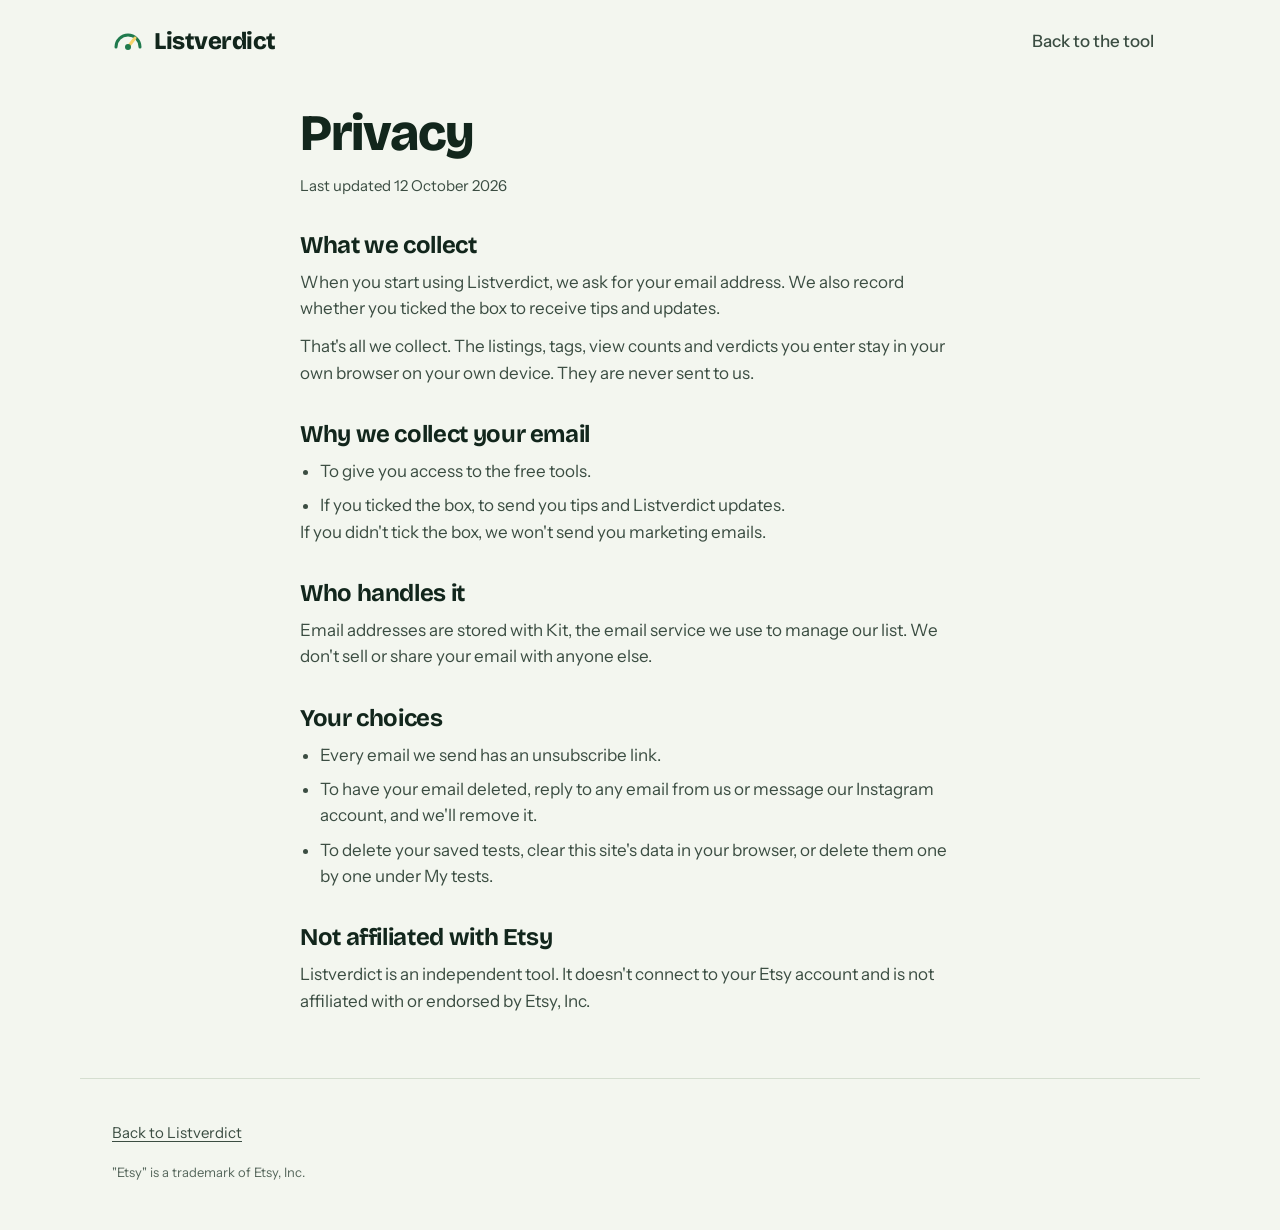
==== privacy.html @ ee2370c1 "Launch Listverdict: listing checker, change tests and fair verdicts Free, email-gated web tool for E" ====
<!doctype html>
<html lang="en">
<head>
  <meta charset="utf-8">
  <meta name="viewport" content="width=device-width, initial-scale=1">
  <title>Privacy | Listverdict</title>
  <meta name="description" content="What Listverdict collects and why.">
  <meta name="theme-color" content="#1F7A4D">
  <link rel="icon" href="favicon.svg" type="image/svg+xml">
  <link rel="preconnect" href="https://fonts.googleapis.com">
  <link rel="preconnect" href="https://fonts.gstatic.com" crossorigin>
  <link rel="stylesheet" href="https://fonts.googleapis.com/css2?family=Bricolage+Grotesque:opsz,wght@12..96,500;12..96,700;12..96,800&family=Instrument+Sans:wght@400;500;600&display=swap">
  <link rel="stylesheet" href="style.css">
  <style>
    .prose { max-width: 720px; margin: 0 auto; padding: 24px 20px 64px; }
    .prose h1 { font-size: clamp(2.2rem, 7vw, 3.2rem); font-weight: 800; letter-spacing: -0.025em; margin-bottom: 12px; }
    .prose h2 { font-size: 1.5rem; margin: 36px 0 10px; }
    .prose p, .prose li { color: var(--ink-2); max-width: 38em; }
    .prose p + p { margin-top: 12px; }
    .prose ul { padding-left: 1.2em; margin: 10px 0 0; display: grid; gap: 8px; }
    .updated { color: var(--muted); font-size: 15px; }
  </style>
</head>
<body>
  <header class="site-header">
    <a class="brand" href="index.html" aria-label="Listverdict home">
      <svg class="brand-mark" viewBox="0 0 32 32" aria-hidden="true">
        <path d="M4 22a12 12 0 0 1 24 0" fill="none" stroke="currentColor" stroke-width="3" stroke-linecap="round"/>
        <path d="M16 22l7-9" fill="none" stroke="#F6D36B" stroke-width="3" stroke-linecap="round"/>
        <circle cx="16" cy="22" r="3" fill="currentColor"/>
      </svg>
      <span>Listverdict</span>
    </a>
    <nav class="site-nav" aria-label="Site">
      <a href="index.html">Back to the tool</a>
    </nav>
  </header>

  <main class="prose">
    <h1>Privacy</h1>
    <p class="updated">Last updated 12 October 2026</p>

    <h2>What we collect</h2>
    <p>When you start using Listverdict, we ask for your email address. We also record whether you ticked the box to receive tips and updates.</p>
    <p>That's all we collect. The listings, tags, view counts and verdicts you enter stay in your own browser on your own device. They are never sent to us.</p>

    <h2>Why we collect your email</h2>
    <ul>
      <li>To give you access to the free tools.</li>
      <li>If you ticked the box, to send you tips and Listverdict updates.</li>
    </ul>
    <p>If you didn't tick the box, we won't send you marketing emails.</p>

    <h2>Who handles it</h2>
    <p>Email addresses are stored with Kit, the email service we use to manage our list. We don't sell or share your email with anyone else.</p>

    <h2>Your choices</h2>
    <ul>
      <li>Every email we send has an unsubscribe link.</li>
      <li>To have your email deleted, reply to any email from us or message our Instagram account, and we'll remove it.</li>
      <li>To delete your saved tests, clear this site's data in your browser, or delete them one by one under My tests.</li>
    </ul>

    <h2>Not affiliated with Etsy</h2>
    <p>Listverdict is an independent tool. It doesn't connect to your Etsy account and is not affiliated with or endorsed by Etsy, Inc.</p>
  </main>

  <footer class="site-footer">
    <p class="footer-links"><a href="index.html">Back to Listverdict</a></p>
    <p class="footer-legal">"Etsy" is a trademark of Etsy, Inc.</p>
  </footer>
</body>
</html>
---- style.css ----
/* Listverdict styles
   Colours and type live in the :root tokens below, so the look can be changed in one place. */

:root {
  --leaf: #1F7A4D;
  --leaf-deep: #14532F;
  --leaf-soft: #E2F0E4;
  --forest: #12261C;
  --forest-2: #1C3628;
  --paper: #F3F6EF;
  --card: #FFFFFF;
  --sun: #F6D36B;
  --sun-soft: #FBEDB8;
  --brick: #B4472B;
  --brick-soft: #F8E1D9;
  --amber-ink: #7A5200;
  --ink: #12261C;
  --ink-2: #3B4D42;
  --muted: #56675C;
  --line: #D5DED0;
  --line-strong: #B8C6B1;

  --font-display: "Bricolage Grotesque", "Avenir Next", system-ui, sans-serif;
  --font-body: "Instrument Sans", system-ui, -apple-system, "Segoe UI", sans-serif;

  --r-panel: 28px;
  --r-card: 18px;
  --r-input: 12px;
  --shadow: 0 1px 2px rgba(18, 38, 28, .06), 0 8px 24px -12px rgba(18, 38, 28, .18);

  color-scheme: light;
}

*, *::before, *::after { box-sizing: border-box; }

html { -webkit-text-size-adjust: 100%; scroll-behavior: smooth; }

body {
  margin: 0;
  background: var(--paper);
  color: var(--ink);
  font-family: var(--font-body);
  font-size: 17px;
  line-height: 1.55;
}

img, svg { display: block; max-width: 100%; }

a { color: var(--leaf-deep); text-underline-offset: 3px; }
a:hover { color: var(--leaf); }

h1, h2, h3 {
  font-family: var(--font-display);
  line-height: 1.08;
  letter-spacing: -0.015em;
  margin: 0;
}

p { margin: 0; }

button, input, textarea { font: inherit; color: inherit; }

:focus-visible {
  outline: 3px solid var(--leaf);
  outline-offset: 2px;
  border-radius: 6px;
}

[hidden] { display: none !important; }

.skip-link {
  position: absolute;
  left: 12px;
  top: -60px;
  background: var(--forest);
  color: #fff;
  padding: 10px 16px;
  border-radius: 10px;
  z-index: 50;
}
.skip-link:focus { top: 12px; color: #fff; }

/* ---------- Header ---------- */

.site-header {
  max-width: 1120px;
  margin: 0 auto;
  padding: 18px 20px;
  display: flex;
  flex-wrap: wrap;
  align-items: center;
  justify-content: space-between;
  gap: 12px 24px;
}

.brand {
  display: inline-flex;
  align-items: center;
  gap: 10px;
  text-decoration: none;
  color: var(--forest);
  font-family: var(--font-display);
  font-weight: 800;
  font-size: 24px;
  letter-spacing: -0.02em;
  min-height: 44px;
}
.brand:hover { color: var(--forest); }
.brand-mark { width: 32px; height: 32px; color: var(--leaf); }

.site-nav { display: flex; gap: 4px; flex-wrap: wrap; }
.site-nav a {
  text-decoration: none;
  color: var(--ink-2);
  font-weight: 500;
  padding: 10px 14px;
  border-radius: 999px;
  min-height: 44px;
  display: inline-flex;
  align-items: center;
}
.site-nav a:hover { background: var(--leaf-soft); color: var(--forest); }

/* ---------- Buttons ---------- */

.btn {
  display: inline-flex;
  align-items: center;
  justify-content: center;
  gap: 8px;
  min-height: 48px;
  padding: 0 22px;
  border-radius: 999px;
  border: 1.5px solid transparent;
  font-weight: 600;
  font-size: 16px;
  text-decoration: none;
  cursor: pointer;
  transition: background-color .15s ease, transform .15s ease, border-color .15s ease;
}
.btn:active { transform: translateY(1px); }
.btn:disabled { opacity: .55; cursor: not-allowed; }

.btn-primary { background: var(--leaf); color: #fff; }
.btn-primary:hover { background: var(--leaf-deep); color: #fff; }

.btn-ghost { background: transparent; border-color: var(--forest); color: var(--forest); }
.btn-ghost:hover { background: var(--forest); color: #fff; }

.btn-small {
  min-height: 44px;
  padding: 0 16px;
  font-size: 15px;
  background: var(--card);
  border-color: var(--line-strong);
  color: var(--forest);
}
.btn-small:hover { border-color: var(--forest); }

.btn-wide { width: 100%; }

.btn-file { position: relative; overflow: hidden; }
.btn-file input {
  position: absolute;
  inset: 0;
  opacity: 0;
  cursor: pointer;
}
.btn-file:focus-within { outline: 3px solid var(--leaf); outline-offset: 2px; }

/* ---------- Hero ---------- */

.hero {
  max-width: 1120px;
  margin: 0 auto;
  padding: 28px 20px 56px;
  display: grid;
  gap: 40px;
  align-items: center;
}

.hero h1 {
  font-size: clamp(2.5rem, 8vw, 4.6rem);
  font-weight: 800;
  line-height: 1.0;
  letter-spacing: -0.03em;
  max-width: 11ch;
}

.lede {
  margin-top: 20px;
  font-size: 19px;
  color: var(--ink-2);
  max-width: 34em;
}

.hero-actions { margin-top: 28px; display: flex; flex-wrap: wrap; gap: 12px; }

.hero-demo {
  margin: 0;
  background: var(--forest);
  color: #F3F6EF;
  border-radius: var(--r-panel);
  padding: 22px;
  display: grid;
  gap: 18px;
}

.demo-cards { display: grid; gap: 10px; }

.demo-card {
  border-radius: var(--r-card);
  padding: 14px 16px;
  font-size: 16px;
  line-height: 1.4;
}
.demo-old { background: var(--forest-2); color: #BFD0C3; }
.demo-new { background: var(--paper); color: var(--forest); }
.demo-new mark { background: var(--sun-soft); color: var(--forest); border-radius: 4px; padding: 0 2px; }

.demo-tag {
  display: block;
  font-size: 13px;
  font-weight: 600;
  margin-bottom: 4px;
  opacity: .8;
}

.demo-meter { display: grid; justify-items: center; gap: 4px; }
.demo-meter .meter { width: min(280px, 100%); }

.demo-result { text-align: center; display: grid; }
.demo-result strong {
  font-family: var(--font-display);
  font-size: 30px;
  color: var(--sun);
  line-height: 1.1;
}
.demo-result span { color: #BFD0C3; font-size: 15px; }

.hero-demo figcaption { font-size: 14px; color: #BFD0C3; text-align: center; }

/* Meter (used in the hero and in verdicts) */

.meter-zone { fill: none; stroke-width: 18; stroke-linecap: round; }
.zone-undo { stroke: var(--brick); }
.zone-close { stroke: var(--sun); }
.zone-keep { stroke: var(--leaf); }
.hero-demo .zone-keep { stroke: #3FA96F; }

.needle {
  transform-origin: 120px 120px;
  transform: rotate(var(--deg, 0deg));
  transition: transform 1.1s cubic-bezier(.34, 1.4, .5, 1);
}
.needle line { stroke: currentColor; stroke-width: 5; stroke-linecap: round; }
.needle-hub { fill: currentColor; }

.hero-demo .needle, .hero-demo .needle-hub { color: #F3F6EF; }

/* One page-load moment: the hero needle swings into place */
.hero-demo .needle { animation: needle-in 1.4s cubic-bezier(.34, 1.4, .5, 1) .3s both; }
.hero-demo .demo-result { animation: fade-in .4s ease 1.4s both; }

@keyframes needle-in {
  from { transform: rotate(-90deg); }
  to { transform: rotate(var(--deg)); }
}
@keyframes fade-in {
  from { opacity: 0; transform: translateY(4px); }
  to { opacity: 1; transform: none; }
}

/* ---------- App panel ---------- */

.app {
  max-width: 1120px;
  margin: 0 auto;
  padding: 0 20px;
  scroll-margin-top: 16px;
}

.gate, .tool {
  background: var(--card);
  border: 1px solid var(--line);
  border-radius: var(--r-panel);
  box-shadow: var(--shadow);
}

.gate { padding: 36px 20px; }

.gate-form {
  max-width: 440px;
  margin: 0 auto;
  display: grid;
  gap: 12px;
}
.gate-form h2 { font-size: clamp(1.7rem, 5vw, 2.2rem); }
.gate-form > p:first-of-type { color: var(--ink-2); margin-bottom: 8px; }

.checkbox {
  display: flex;
  align-items: flex-start;
  gap: 12px;
  font-size: 16px;
  color: var(--ink-2);
  cursor: pointer;
  padding: 6px 0;
}
.checkbox input {
  width: 22px;
  height: 22px;
  margin: 1px 0 0;
  accent-color: var(--leaf);
  flex: none;
}

.fine { font-size: 14px; color: var(--muted); }

.form-error { color: var(--brick); font-size: 15px; font-weight: 500; min-height: 0; }
.form-error:empty { display: none; }

/* Tabs */

.tool { padding: 14px; }

.tabs {
  display: flex;
  gap: 4px;
  padding: 4px;
  background: var(--paper);
  border-radius: 999px;
  overflow-x: auto;
  scrollbar-width: none;
}
.tabs::-webkit-scrollbar { display: none; }

.tab {
  flex: 1 0 auto;
  min-height: 44px;
  padding: 0 16px;
  border: 0;
  border-radius: 999px;
  background: transparent;
  color: var(--ink-2);
  font-weight: 600;
  font-size: 15px;
  cursor: pointer;
  white-space: nowrap;
}
.tab:hover { color: var(--forest); }
.tab[aria-selected="true"] { background: var(--forest); color: #fff; }

.tab-count {
  display: inline-block;
  min-width: 22px;
  padding: 0 6px;
  margin-left: 4px;
  border-radius: 999px;
  background: var(--sun);
  color: var(--forest);
  font-size: 13px;
  line-height: 22px;
}
.tab-count:empty { display: none; }

.panel { padding: 22px 8px 10px; }

@media (max-width: 420px) {
  .tab { padding: 0 10px; font-size: 14px; }
}

/* Fields */

.field { display: grid; gap: 6px; margin-bottom: 18px; }
.field-head { display: flex; justify-content: space-between; align-items: baseline; gap: 12px; }
.field-label { font-weight: 600; font-size: 15px; color: var(--forest); }
.optional { font-weight: 400; color: var(--muted); }
.hint { font-size: 14px; color: var(--muted); }

.counter { font-size: 14px; color: var(--muted); font-variant-numeric: tabular-nums; white-space: nowrap; }
.counter.is-warn { color: var(--amber-ink); font-weight: 600; }
.counter.is-bad { color: var(--brick); font-weight: 600; }

.input {
  width: 100%;
  min-height: 48px;
  padding: 12px 14px;
  border: 1.5px solid var(--line-strong);
  border-radius: var(--r-input);
  background: var(--card);
  font-size: 16px;
  line-height: 1.45;
  transition: border-color .15s ease;
}
.input:focus { outline: none; border-color: var(--leaf); box-shadow: 0 0 0 3px var(--leaf-soft); }
.input.is-invalid { border-color: var(--brick); }
textarea.input { resize: vertical; }
.input-big { font-size: 20px; min-height: 56px; }

/* Tag chips */

.chips {
  display: flex;
  flex-wrap: wrap;
  gap: 8px;
  padding: 8px;
  min-height: 52px;
  border: 1.5px solid var(--line-strong);
  border-radius: var(--r-input);
  background: var(--card);
  cursor: text;
}
.chips:focus-within { border-color: var(--leaf); box-shadow: 0 0 0 3px var(--leaf-soft); }

.chip {
  display: inline-flex;
  align-items: center;
  gap: 2px;
  max-width: 100%;
  padding: 0 4px 0 12px;
  min-height: 34px;
  border-radius: 999px;
  background: var(--leaf-soft);
  color: var(--forest);
  font-size: 15px;
}
.chip.is-long { background: var(--brick-soft); color: #7A2A16; }
.chip-text { overflow-wrap: anywhere; }
.chip-x {
  width: 30px;
  height: 30px;
  border: 0;
  border-radius: 999px;
  background: transparent;
  cursor: pointer;
  font-size: 18px;
  line-height: 1;
  color: inherit;
}
.chip-x:hover { background: rgba(18, 38, 28, .1); }

.chip-input {
  flex: 1 0 120px;
  min-width: 0;
  min-height: 34px;
  border: 0;
  outline: none;
  background: transparent;
  font-size: 16px;
  padding: 0 6px;
}

/* Checker */

.check-grid { display: grid; gap: 24px; }
.check-grid > * { min-width: 0; }

.check-results {
  background: var(--paper);
  border-radius: var(--r-card);
  padding: 20px;
  align-self: start;
}
.results-title { font-size: 22px; margin-bottom: 14px; }

.tips { list-style: none; margin: 0; padding: 0; display: grid; gap: 12px; }
.tip {
  display: grid;
  grid-template-columns: 22px 1fr;
  gap: 10px;
  font-size: 16px;
  line-height: 1.45;
}
.tip-icon {
  width: 22px;
  height: 22px;
  border-radius: 999px;
  display: grid;
  place-items: center;
  font-size: 13px;
  font-weight: 700;
  color: #fff;
  margin-top: 1px;
}
.tip-bad .tip-icon { background: var(--brick); }
.tip-warn .tip-icon { background: var(--sun); color: var(--forest); }
.tip-good .tip-icon { background: var(--leaf); }
.tip > span:last-child { min-width: 0; overflow-wrap: anywhere; }
.tip-tip .tip-icon { background: var(--leaf-soft); color: var(--leaf-deep); font-style: italic; font-family: Georgia, serif; }
.tip q { quotes: "\201C" "\201D"; font-weight: 600; }

/* Wizard */

.progress { height: 6px; background: var(--paper); border-radius: 999px; overflow: hidden; }
.progress-bar {
  display: block;
  height: 100%;
  width: 20%;
  background: var(--leaf);
  border-radius: 999px;
  transition: width .3s ease;
}
.step-count { margin-top: 10px; font-size: 14px; color: var(--muted); }

.wizard { max-width: 720px; }
.step { border: 0; margin: 0; padding: 0; min-width: 0; }
.step-title {
  padding: 0;
  font-family: var(--font-display);
  font-weight: 700;
  font-size: clamp(1.5rem, 4.5vw, 2rem);
  line-height: 1.12;
  letter-spacing: -0.015em;
  margin: 8px 0 8px;
}
.step-help { color: var(--ink-2); margin-bottom: 20px; max-width: 38em; }

.number-pair { display: grid; gap: 4px 16px; }

.wizard-nav { display: flex; justify-content: space-between; gap: 12px; margin-top: 8px; }
.wizard-nav .btn { min-width: 120px; }

/* Swap cards (old vs new) */

.swap {
  display: grid;
  gap: 12px;
  align-items: stretch;
}

.swap-card {
  border-radius: var(--r-card);
  padding: 16px;
  display: grid;
  gap: 10px;
  align-content: start;
}
.swap-card.is-old { background: var(--paper); border: 1.5px dashed var(--line-strong); }
.swap-card.is-new { background: var(--leaf-soft); border: 1.5px solid #A9D2B4; }

.swap-label { font-family: var(--font-display); font-weight: 700; font-size: 18px; }
.swap-title { font-size: 17px; overflow-wrap: anywhere; }
.swap-title mark { background: var(--sun-soft); color: var(--forest); border-radius: 4px; padding: 0 2px; }
.swap-tags { display: flex; flex-wrap: wrap; gap: 6px; }
.swap-tags span {
  font-size: 14px;
  padding: 3px 10px;
  border-radius: 999px;
  background: rgba(255, 255, 255, .8);
  border: 1px solid var(--line);
}
.swap-tags .is-added { background: var(--sun-soft); border-color: #E8C95A; }
.swap-copy { display: flex; flex-wrap: wrap; gap: 8px; }

.swap-btn {
  justify-self: center;
  align-self: center;
  width: 52px;
  height: 52px;
  border-radius: 999px;
  border: 0;
  background: var(--forest);
  color: #fff;
  cursor: pointer;
  display: grid;
  place-items: center;
  transition: transform .35s ease;
}
.swap-btn svg { width: 24px; height: 24px; transform: rotate(90deg); }
.swap-btn:hover { background: var(--leaf-deep); }
.swap.is-swapped .swap-btn { transform: rotate(180deg); }

.swap.is-swapped .swap-card:first-child { order: 3; }
.swap.is-swapped .swap-card:last-child { order: 1; }
.swap .swap-btn { order: 2; }
.swap.is-animating .swap-card { animation: swap-pop .35s ease; }

@keyframes swap-pop {
  0% { transform: scale(.97); opacity: .6; }
  100% { transform: none; opacity: 1; }
}

/* My tests */

.tests-empty {
  text-align: center;
  padding: 36px 12px;
  display: grid;
  justify-items: center;
  gap: 10px;
}
.tests-empty h3 { font-size: 24px; }
.tests-empty p { color: var(--ink-2); max-width: 30em; margin-bottom: 8px; }

.tests { list-style: none; margin: 0; padding: 0; display: grid; gap: 12px; }

.test-row {
  display: grid;
  grid-template-columns: 64px 1fr;
  gap: 14px;
  align-items: center;
  padding: 16px;
  border: 1px solid var(--line);
  border-radius: var(--r-card);
  background: var(--card);
}

.ring { width: 64px; height: 64px; position: relative; }
.ring svg { width: 64px; height: 64px; transform: rotate(-90deg); }
.ring-track { fill: none; stroke: var(--paper); stroke-width: 7; }
.ring-fill { fill: none; stroke: var(--leaf); stroke-width: 7; stroke-linecap: round; transition: stroke-dashoffset .6s ease; }
.ring-label {
  position: absolute;
  inset: 0;
  display: grid;
  place-items: center;
  text-align: center;
  font-size: 11px;
  line-height: 1.05;
  color: var(--muted);
}
.ring-label b { display: block; font-family: var(--font-display); font-size: 20px; color: var(--forest); }

.verdict-badge {
  width: 64px;
  height: 64px;
  border-radius: 999px;
  display: grid;
  place-items: center;
  font-family: var(--font-display);
  font-weight: 700;
  font-size: 14px;
  text-align: center;
  line-height: 1.05;
}
.badge-keep { background: var(--leaf); color: #fff; }
.badge-undo { background: var(--brick); color: #fff; }
.badge-close { background: var(--sun); color: var(--forest); }
.badge-data { background: var(--paper); color: var(--ink-2); border: 1.5px dashed var(--line-strong); }

.test-main { min-width: 0; display: grid; gap: 4px; }
.test-name { font-family: var(--font-display); font-weight: 700; font-size: 20px; overflow-wrap: anywhere; }
.test-meta { font-size: 15px; color: var(--muted); }
.test-actions { display: flex; flex-wrap: wrap; gap: 8px; margin-top: 8px; }
.btn-link {
  background: none;
  border: 0;
  color: var(--muted);
  text-decoration: underline;
  text-underline-offset: 3px;
  cursor: pointer;
  min-height: 44px;
  padding: 0 8px;
  font-size: 15px;
}
.btn-link:hover { color: var(--brick); }

.backup {
  margin-top: 24px;
  padding-top: 18px;
  border-top: 1px solid var(--line);
  display: grid;
  gap: 10px;
  font-size: 15px;
  color: var(--muted);
}
.backup-actions { display: flex; flex-wrap: wrap; gap: 8px; }

/* ---------- Fair section ---------- */

.fair {
  max-width: 1120px;
  margin: 0 auto;
  padding: 72px 20px 40px;
  display: grid;
  gap: 32px;
}
.fair h2 { font-size: clamp(2rem, 5.5vw, 3rem); font-weight: 800; letter-spacing: -0.025em; }
.fair-copy p { margin-top: 14px; color: var(--ink-2); max-width: 38em; font-size: 18px; }

.equation {
  display: flex;
  flex-wrap: wrap;
  align-items: center;
  gap: 12px 18px;
}
.eq-term { display: grid; }
.eq-num {
  font-family: var(--font-display);
  font-weight: 800;
  font-size: clamp(2.4rem, 9vw, 4rem);
  line-height: 1;
  letter-spacing: -0.03em;
  font-variant-numeric: tabular-nums;
}
.eq-label { font-size: 15px; color: var(--muted); }
.eq-op { font-family: var(--font-display); font-size: clamp(2rem, 7vw, 3rem); color: var(--line-strong); }
.eq-answer .eq-num { color: var(--leaf); }

.rules { margin: 0; display: grid; gap: 14px; }
.rules div { display: grid; gap: 2px; }
.rules dt { font-family: var(--font-display); font-weight: 700; font-size: 19px; display: flex; align-items: center; gap: 10px; }
.rules dt::before { content: ""; width: 14px; height: 14px; border-radius: 999px; flex: none; }
.rules dd { margin: 0 0 0 24px; color: var(--ink-2); }
.rule-keep::before { background: var(--leaf); }
.rule-undo::before { background: var(--brick); }
.rule-close::before { background: var(--sun); }
.rule-data::before { background: var(--card); border: 2px dashed var(--line-strong); }

.fair-note { font-size: 15px; color: var(--muted); max-width: 40em; }

/* ---------- Footer ---------- */

.site-footer {
  max-width: 1120px;
  margin: 0 auto;
  padding: 32px 20px 48px;
  border-top: 1px solid var(--line);
  display: grid;
  gap: 8px;
  font-size: 15px;
  color: var(--muted);
}
.footer-kofi { font-size: 17px; color: var(--ink-2); }
.footer-kofi a { font-weight: 600; }
.footer-links a { color: var(--ink-2); display: inline-block; padding: 10px 0; }
.footer-legal { font-size: 13px; }

/* ---------- Dialog (results and verdicts) ---------- */

.dialog {
  width: min(560px, calc(100vw - 24px));
  max-height: calc(100vh - 24px);
  border: 0;
  border-radius: 24px;
  padding: 26px 22px 22px;
  background: var(--card);
  color: var(--ink);
  box-shadow: 0 24px 64px -16px rgba(18, 38, 28, .45);
}
.dialog::backdrop { background: rgba(18, 38, 28, .55); }
.dialog-close-form { position: absolute; top: 10px; right: 10px; margin: 0; }
.dialog-x {
  width: 44px;
  height: 44px;
  border: 0;
  border-radius: 999px;
  background: var(--paper);
  font-size: 24px;
  line-height: 1;
  cursor: pointer;
}
.dialog h2 { font-size: 26px; margin-right: 44px; margin-bottom: 8px; }
.dialog .step-help { margin-bottom: 16px; }
.dialog .wizard-nav { justify-content: flex-end; }

.notice {
  background: var(--sun-soft);
  color: var(--forest);
  border-radius: var(--r-input);
  padding: 12px 14px;
  font-size: 15px;
  margin-bottom: 16px;
}

.verdict { display: grid; gap: 14px; }
.verdict .meter { width: min(300px, 100%); justify-self: center; }
.verdict .needle, .verdict .needle-hub { color: var(--forest); }
.verdict-word {
  font-family: var(--font-display);
  font-weight: 800;
  font-size: clamp(2.2rem, 9vw, 3rem);
  line-height: 1;
  text-align: center;
  letter-spacing: -0.02em;
}
.verdict-keep .verdict-word { color: var(--leaf); }
.verdict-undo .verdict-word { color: var(--brick); }
.verdict-close .verdict-word { color: var(--amber-ink); }
.verdict-data .verdict-word { color: var(--ink-2); }
.verdict-points { text-align: center; color: var(--muted); font-size: 16px; }
.verdict-explain { color: var(--ink-2); }
.verdict-numbers {
  display: grid;
  grid-template-columns: 1fr auto;
  gap: 6px 16px;
  margin: 0;
  padding: 14px 16px;
  background: var(--paper);
  border-radius: var(--r-input);
  font-size: 15px;
}
.verdict-numbers dt { color: var(--ink-2); }
.verdict-numbers dd { margin: 0; font-weight: 600; text-align: right; font-variant-numeric: tabular-nums; }

/* ---------- Toast ---------- */

.toast {
  position: fixed;
  left: 50%;
  bottom: 20px;
  transform: translate(-50%, 20px);
  background: var(--forest);
  color: #fff;
  padding: 12px 18px;
  border-radius: 999px;
  font-weight: 500;
  font-size: 15px;
  opacity: 0;
  pointer-events: none;
  transition: opacity .2s ease, transform .2s ease;
  z-index: 100;
  max-width: calc(100vw - 32px);
  text-align: center;
}
.toast.is-on { opacity: 1; transform: translate(-50%, 0); }

/* ---------- Larger screens ---------- */

@media (min-width: 640px) {
  .number-pair { grid-template-columns: 1fr 1fr; }
  .rules { grid-template-columns: 1fr 1fr; gap: 20px 32px; }
  .tool { padding: 18px; }
  .panel { padding: 26px 14px 14px; }
  .gate { padding: 56px 32px; }
}

@media (min-width: 900px) {
  .site-header, .hero, .app, .fair, .site-footer { padding-left: 32px; padding-right: 32px; }
  .hero { grid-template-columns: 1.15fr 1fr; padding-top: 48px; padding-bottom: 80px; gap: 56px; }
  .hero-demo { padding: 28px; }
  .check-grid { grid-template-columns: 1.2fr 1fr; gap: 32px; }
  .swap { grid-template-columns: 1fr auto 1fr; }
  .swap-btn svg { transform: none; }
  .fair { grid-template-columns: 1fr 1fr; column-gap: 56px; padding-top: 96px; }
  .fair-copy, .equation { grid-column: 1 / -1; }
  .fair-copy { max-width: 760px; }
  .rules { grid-column: 1 / -1; grid-template-columns: 1fr 1fr; }
  .fair-note { grid-column: 1 / -1; }
}

/* ---------- Reduced motion ---------- */

@media (prefers-reduced-motion: reduce) {
  *, *::before, *::after {
    animation-duration: .01ms !important;
    animation-delay: 0s !important;
    transition-duration: .01ms !important;
    scroll-behavior: auto !important;
  }
}
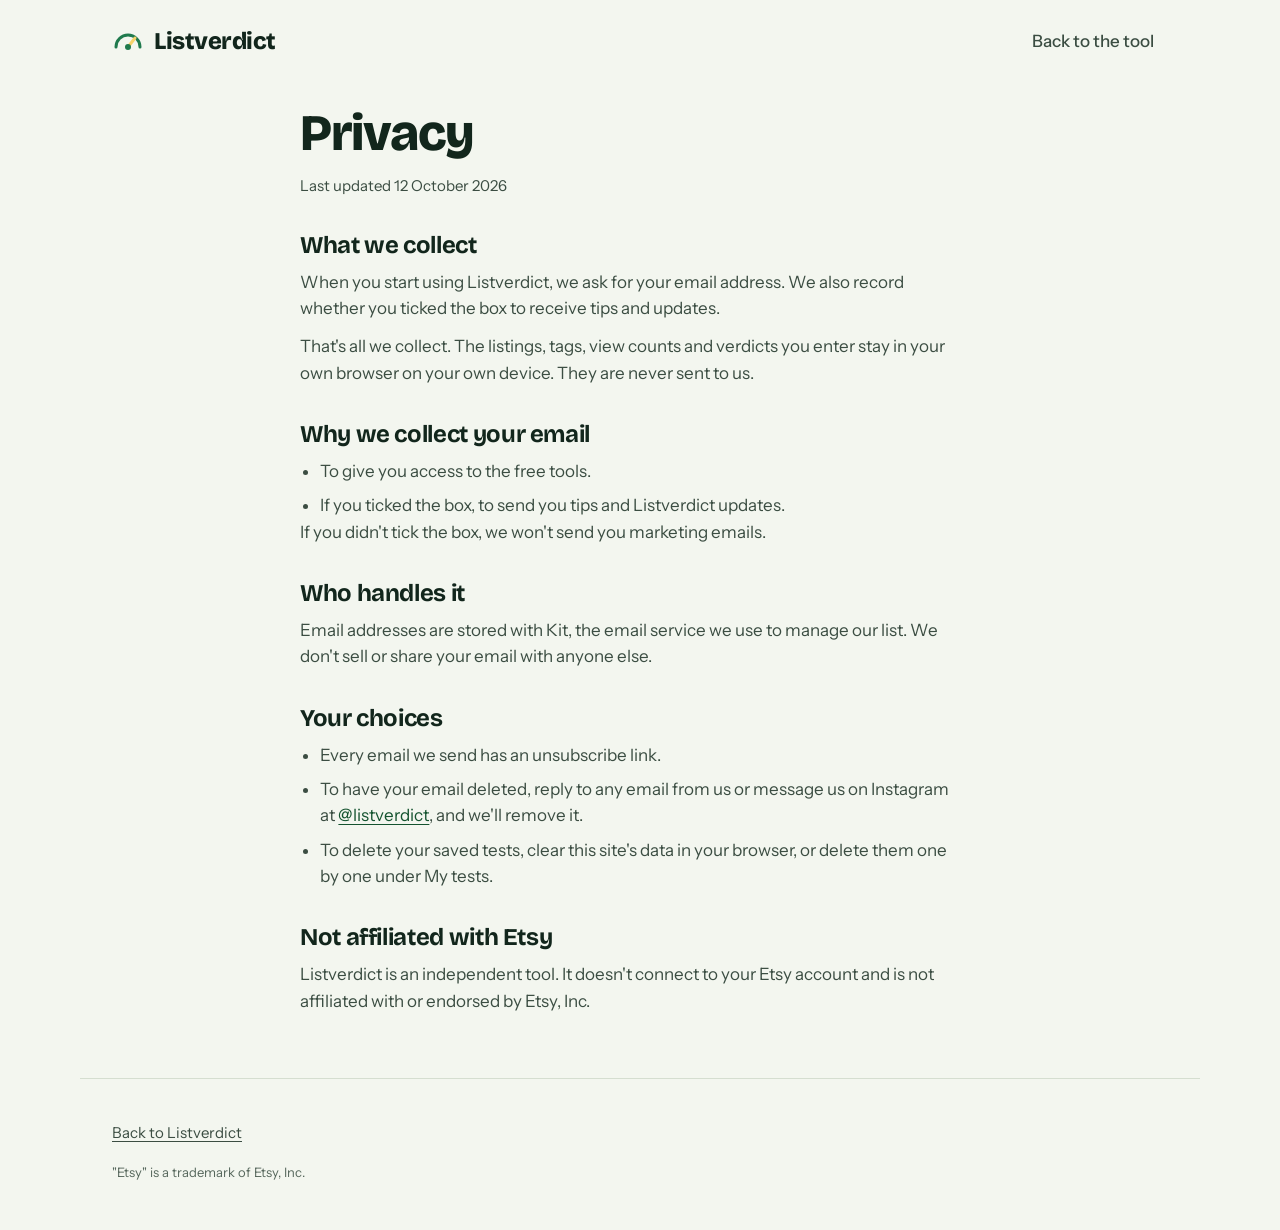
==== commit ec04b749: "Name the Instagram account on the privacy page Co-Authored-By: Claude Opus 5.5 <noreply@anthropic.co" ====
--- a/privacy.html
+++ b/privacy.html
@@ -57,7 +57,7 @@
     <h2>Your choices</h2>
     <ul>
       <li>Every email we send has an unsubscribe link.</li>
-      <li>To have your email deleted, reply to any email from us or message our Instagram account, and we'll remove it.</li>
+      <li>To have your email deleted, reply to any email from us or message us on Instagram at <a href="https://www.instagram.com/listverdict/" target="_blank" rel="noopener">@listverdict</a>, and we'll remove it.</li>
       <li>To delete your saved tests, clear this site's data in your browser, or delete them one by one under My tests.</li>
     </ul>
 
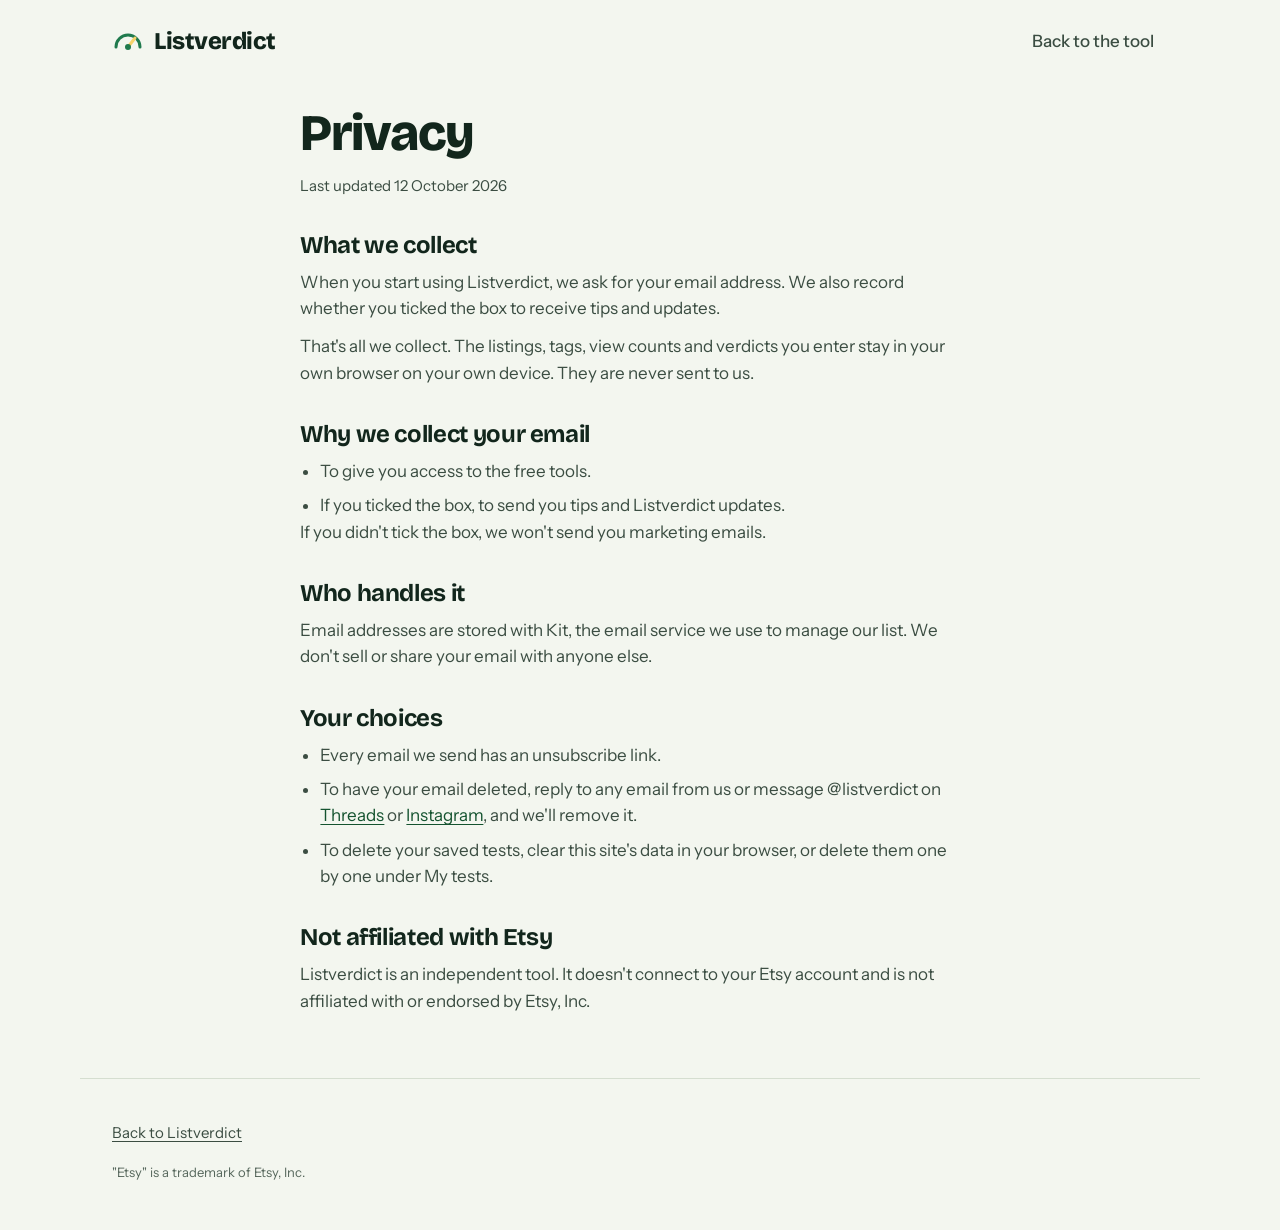
==== commit 04bac7d3: "Add Threads as a contact option on the privacy page Co-Authored-By: Claude Opus 5.5 <noreply@anthrop" ====
--- a/privacy.html
+++ b/privacy.html
@@ -57,7 +57,7 @@
     <h2>Your choices</h2>
     <ul>
       <li>Every email we send has an unsubscribe link.</li>
-      <li>To have your email deleted, reply to any email from us or message us on Instagram at <a href="https://www.instagram.com/listverdict/" target="_blank" rel="noopener">@listverdict</a>, and we'll remove it.</li>
+      <li>To have your email deleted, reply to any email from us or message @listverdict on <a href="https://www.threads.com/@listverdict" target="_blank" rel="noopener">Threads</a> or <a href="https://www.instagram.com/listverdict/" target="_blank" rel="noopener">Instagram</a>, and we'll remove it.</li>
       <li>To delete your saved tests, clear this site's data in your browser, or delete them one by one under My tests.</li>
     </ul>
 
